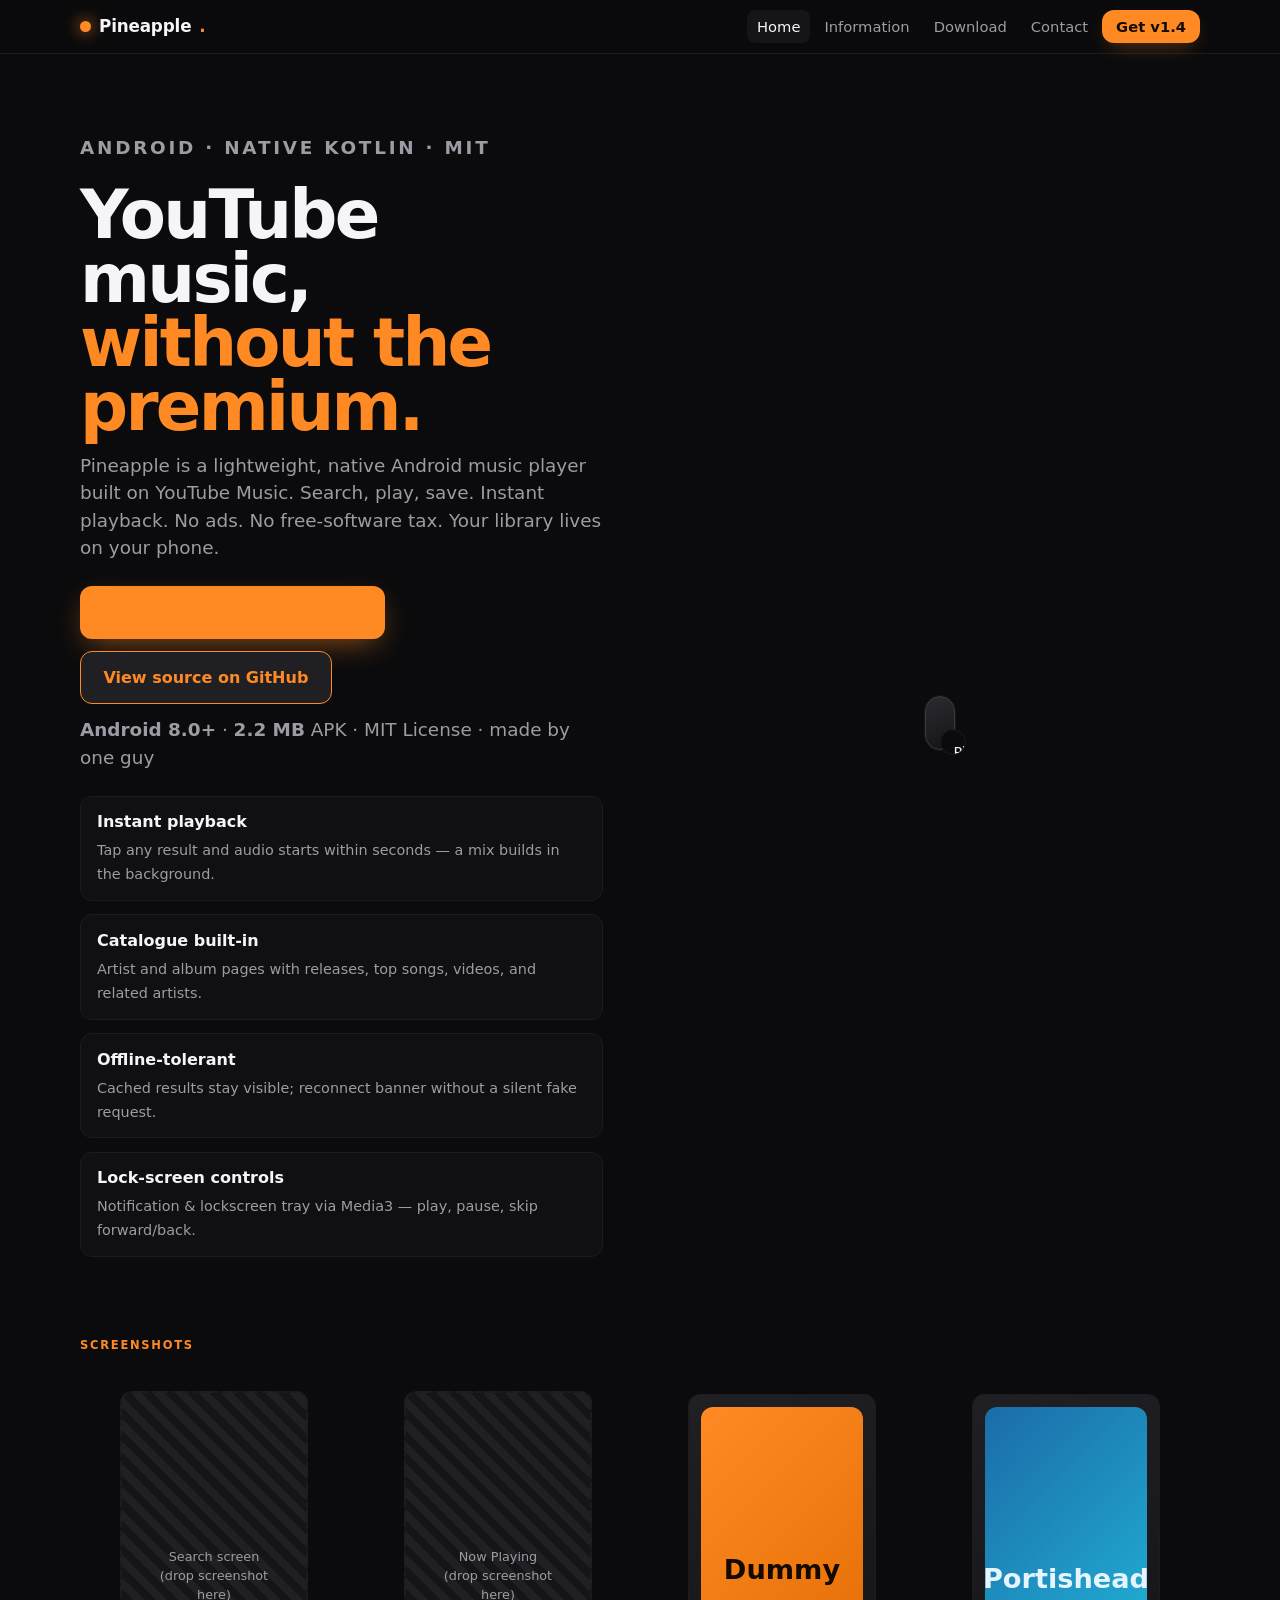
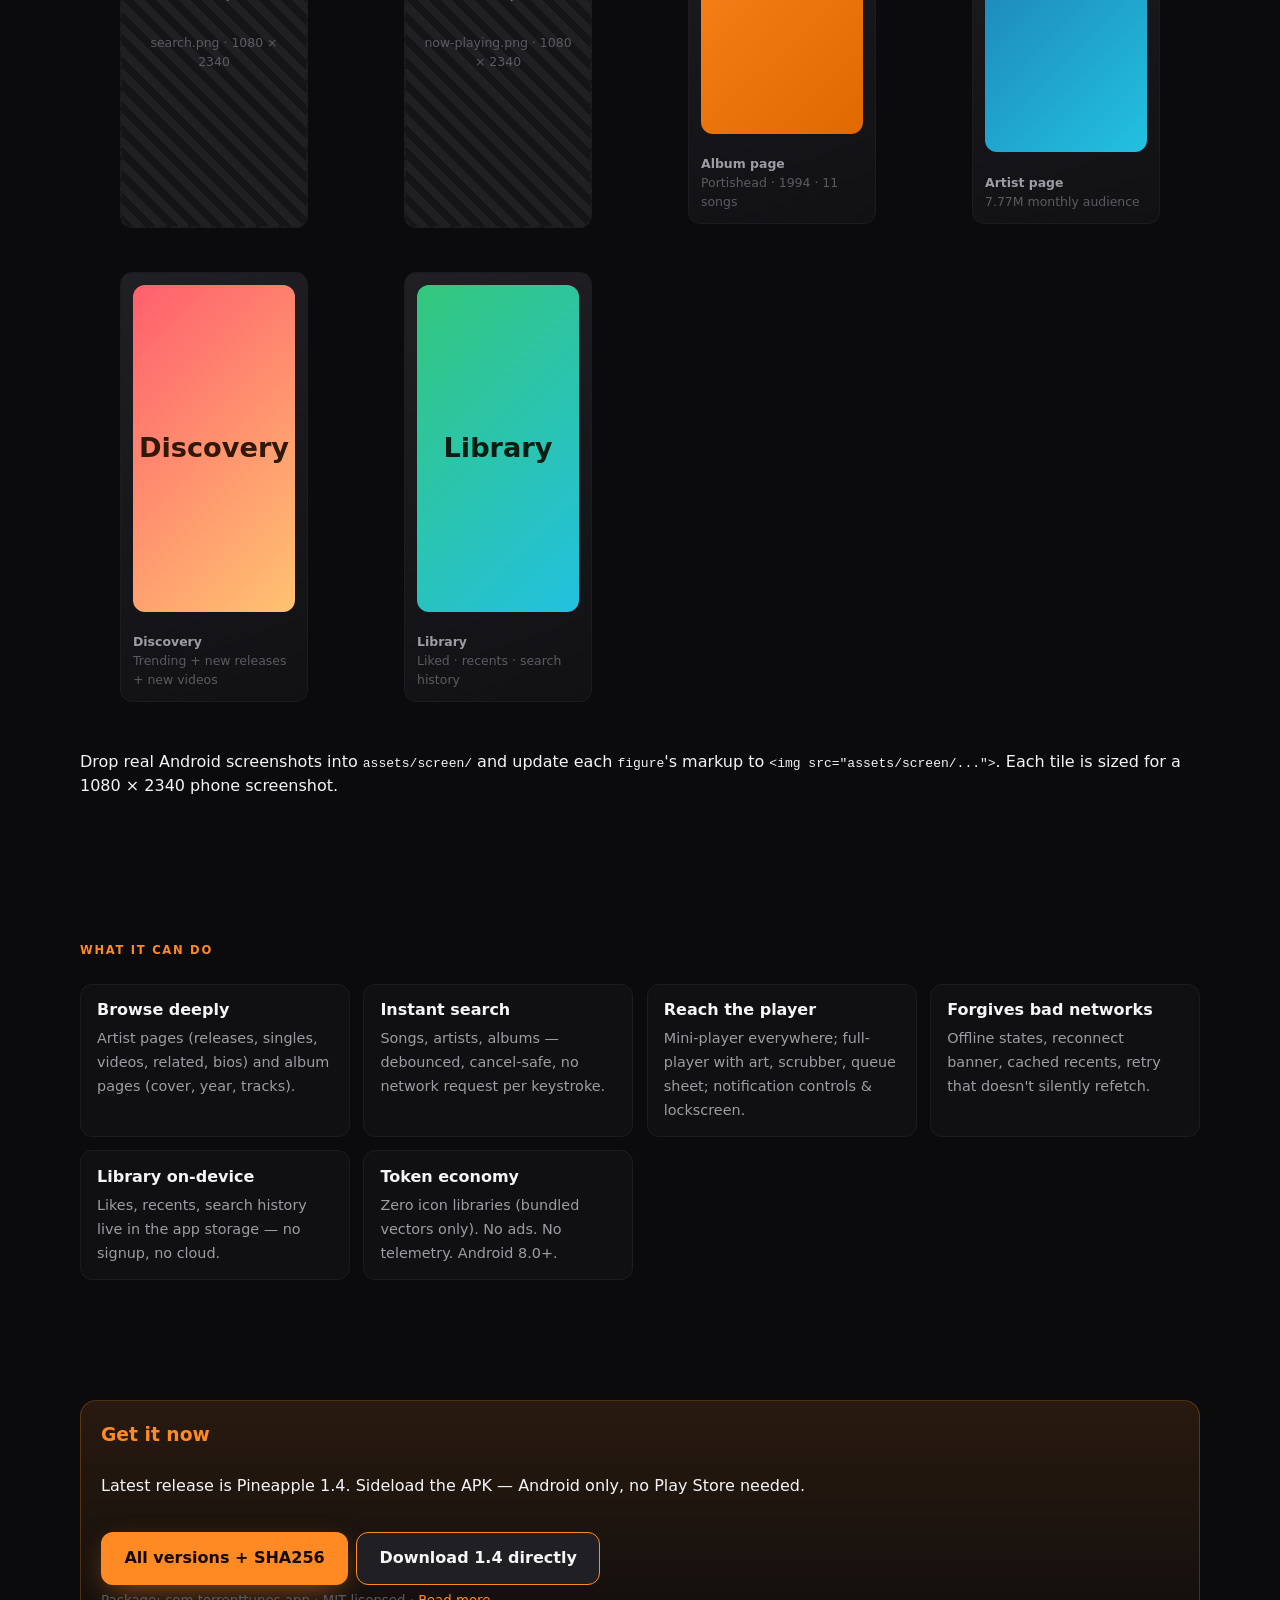
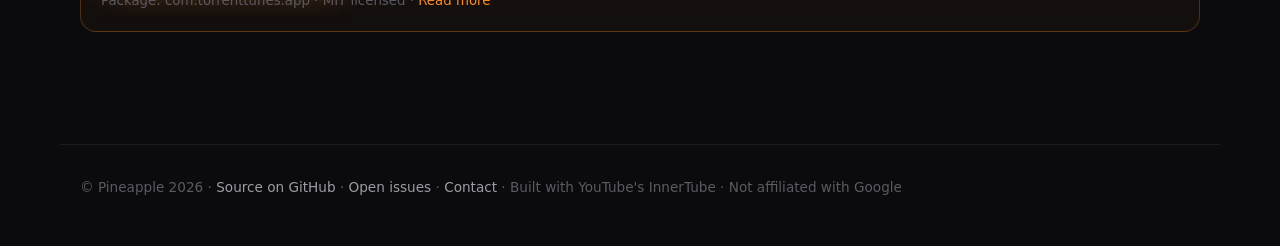
==== index.html @ ca174b5f "Initial Pineapple website: landing, information, download, contact pages + shared CSS" ====
<!DOCTYPE html>
<html lang="en">
<head>
  <meta charset="utf-8">
  <meta name="viewport" content="width=device-width, initial-scale=1">
  <meta name="color-scheme" content="dark only">
  <title>Pineapple — Android music, free &amp; open source</title>
  <meta name="description" content="Pineapple is a native Android music player for YouTube Music. Streams YouTube audio with instant playback, no ads, no premium, no tracking. Free, light, open source.">
  <meta property="og:title" content="Pineapple">
  <meta property="og:description" content="Native Android music player. YouTube Music without the premium, without the bloat.">
  <meta property="og:type" content="website">
  <link rel="icon" href="data:image/svg+xml;utf8,<svg xmlns='http://www.w3.org/2000/svg' viewBox='0 0 16 16'><circle cx='8' cy='8' r='7' fill='%23FF8A24' stroke='%23140A00' stroke-width='1'/><circle cx='8' cy='8' r='3' fill='%23140A00'/></svg>">
  <link rel="stylesheet" href="assets/style.css">
</head>
<body>
  <a class="skip-link" href="#main">Skip to main content</a>

  <header class="nav">
    <nav class="nav-inner" aria-label="Primary">
      <a class="logo" href="index.html"><span class="dot"></span>Pineapple<span>.</span></a>
      <menu>
        <li><a href="index.html" aria-current="page">Home</a></li>
        <li><a href="information.html">Information</a></li>
        <li><a href="download.html">Download</a></li>
        <li><a href="contact.html">Contact</a></li>
        <li><a class="nav-cta" href="https://github.com/kiinshuk/pineapple/releases/latest">Get v1.4</a></li>
      </menu>
    </nav>
  </header>

  <a id="main"></a>
  <main class="hero">
    <section class="prose">
      <p class="eyebrow">Android · Native Kotlin · MIT</p>
      <h1>YouTube music, <span class="acc">without the premium.</span></h1>
      <p>
        Pineapple is a lightweight, native Android music player built on YouTube Music.
        Search, play, save. Instant playback. No ads. No free-software tax.
        Your library lives on your phone.
      </p>
      <div class="cta-row">
        <a class="btn-primary pulse" href="download.html">Download Pineapple-1.4.apk</a>
        <a class="btn-secondary" href="https://github.com/kiinshuk/pineapple">View source on GitHub</a>
      </div>
      <p class="meta">
        <strong>Android 8.0+</strong> · <strong>2.2 MB</strong> APK ·
        MIT License · made by one guy
      </p>

      <div class="hero-list">
        <div class="hl"><b>Instant playback</b><span>Tap any result and audio starts within seconds — a mix builds in the background.</span></div>
        <div class="hl"><b>Catalogue built-in</b><span>Artist and album pages with releases, top songs, videos, and related artists.</span></div>
        <div class="hl"><b>Offline-tolerant</b><span>Cached results stay visible; reconnect banner without a silent fake request.</span></div>
        <div class="hl"><b>Lock-screen controls</b><span>Notification &amp; lockscreen tray via Media3 — play, pause, skip forward/back.</span></div>
      </div>
    </section>

    <section aria-label="App preview" class="device-mock">
      <div class="device-frame">
        <div class="device-notch"></div>
        <div class="device-screen">
          <div class="fake-art" style="border-radius:10px;font-size:.9rem;flex:1.4;background:linear-gradient(135deg,var(--accent),var(--accent-deep));">
            <span>Pineapple</span>
          </div>
          <div class="meta"><b>Trending now</b><br>Yeshanagula · Dhanush · Veezha Veera</div>
          <div class="meta"><b>New releases</b><br>Zara Sa · Single  · 2024</div>
          <div class="meta"><b>Now Playing</b><br>Glory Box — 0:24 / 5:08</div>
        </div>
      </div>
    </section>
  </main>

  <section class="container">
    <h2 class="eyebrow" style="margin-top:0;">Screenshots</h2>
    <div class="shots-grid">
      <figure class="shot shot-placeholder"><span>Search screen<br>(drop screenshot<br>here)</span><span class="meta">search.png · 1080 × 2340</span></figure>
      <figure class="shot shot-placeholder"><span>Now Playing<br>(drop screenshot<br>here)</span><span class="meta">now-playing.png · 1080 × 2340</span></figure>
      <figure class="shot"><div class="fake-art">Dummy</div><span class="meta"><b>Album page</b><br>Portishead  ·  1994   ·  11 songs</span></figure>
      <figure class="shot"><div class="fake-art" style="background:linear-gradient(135deg,#1b6ca8,#22C1E0);color:#E6F4FF;">Portishead</div><span class="meta"><b>Artist page</b><br>7.77M monthly audience</span></figure>
      <figure class="shot"><div class="fake-art" style="background:linear-gradient(135deg,#FF5F6D,#FFC371);color:#30180A;">Discovery</div><span class="meta"><b>Discovery</b><br>Trending + new releases + new videos</span></figure>
      <figure class="shot"><div class="fake-art" style="background:linear-gradient(135deg,#34C77B,#22C1E0);color:#0A1E12;">Library</div><span class="meta"><b>Library</b><br>Liked · recents · search history</span></figure>
    </div>
    <p class="minor">Drop real Android screenshots into <code>assets/screen/</code> and update each <code>figure</code>'s markup to <code>&lt;img src="assets/screen/..."&gt;</code>. Each tile is sized for a 1080 × 2340 phone screenshot.</p>
  </section>

  <section class="container">
    <h2 class="eyebrow" style="margin-top:2rem;">What it can do</h2>
    <div class="hero-list">
      <div class="hl"><b>Browse deeply</b><span>Artist pages (releases, singles, videos, related, bios) and album pages (cover, year, tracks).</span></div>
      <div class="hl"><b>Instant search</b><span>Songs, artists, albums — debounced, cancel-safe, no network request per keystroke.</span></div>
      <div class="hl"><b>Reach the player</b><span>Mini-player everywhere; full-player with art, scrubber, queue sheet; notification controls &amp; lockscreen.</span></div>
      <div class="hl"><b>Forgives bad networks</b><span>Offline states, reconnect banner, cached recents, retry that doesn't silently refetch.</span></div>
      <div class="hl"><b>Library on-device</b><span>Likes, recents, search history live in the app storage — no signup, no cloud.</span></div>
      <div class="hl"><b>Token economy</b><span>Zero icon libraries (bundled vectors only). No ads. No telemetry. Android 8.0+.</span></div>
    </div>
  </section>

  <section class="container">
    <div class="visit-cta">
      <h3>Get it now</h3>
      <p>Latest release is Pineapple 1.4. Sideload the APK — Android only, no Play Store needed.</p>
      <div class="actions">
        <a class="btn-primary" href="download.html">All versions + SHA256</a>
        <a class="btn-secondary" href="https://github.com/kiinshuk/pineapple/releases/latest">Download 1.4 directly</a>
      </div>
      <small>Package: com.torrenttunes.app · MIT licensed · <a href="information.html">Read more</a></small>
    </div>
  </section>

  <footer>
    &copy; Pineapple 2026 · <a href="https://github.com/kiinshuk/pineapple">Source on GitHub</a> ·
    <a href="https://github.com/kiinshuk/pineapple/issues">Open issues</a> ·
    <a href="contact.html">Contact</a> ·
    Built with YouTube's InnerTube · Not affiliated with Google
  </footer>
</body>
</html>
---- assets/style.css ----
/* Pineapple web — same visual tokens as the Android app (PineappleTheme.kt). */
:root {
  --bg: #0B0B0D;
  --bg-mid: #111114;
  --surface: #151518;
  --surface-high: #202024;
  --accent: #FF8A24;
  --accent-deep: #E06A00;
  --text: #F5F5F7;
  --muted: #9C9CA5;
  --muted-2: #5A5A62;
  --border: #1C1C20;
  --ok: #34C77B;
  --radius-sm: 8px;
  --radius-md: 12px;
  --radius-lg: 16px;
  --gutter: 1.25rem;
  --line: 1.5;
  --font: 'Inter', system-ui, -apple-system, 'Segoe UI', sans-serif;
  --mono: 'JetBrains Mono', ui-monospace, SFMono-Regular, Menlo, monospace;
  scroll-behavior: smooth;
}

* { box-sizing: border-box; }

html { background: var(--bg); color: var(--text); font-family: var(--font); line-height: var(--line); -webkit-font-smoothing: antialiased; }
body {
  margin: 0;
  background: radial-gradient(1200px 600px at 50% -10%, rgba(255,138,36,0.08), transparent 60%), var(--bg);
  min-height: 100vh;
}
a { color: var(--accent); text-decoration: none; }
a:hover { text-decoration: underline; text-underline-offset: 3px; }
img { display: block; max-width: 100%; }

.skip-link {
  position: absolute; left: -999px; top: 8px;
  background: var(--surface); color: var(--text);
  padding: var(--gutter) calc(var(--gutter)*1.5); border-radius: var(--radius-md);
  z-index: 100; font-weight: 600;
}
.skip-link:focus { left: 8px; outline: 2px solid var(--accent); outline-offset: 2px; }

/* nav */
.nav {
  position: sticky; top: 0; z-index: 50;
  background: rgba(11,11,13,0.7); backdrop-filter: blur(10px);
  border-bottom: 1px solid var(--border);
}
.nav-inner {
  max-width: 1160px; margin: 0 auto; padding: 14px var(--gutter);
  display: flex; align-items: center; justify-content: space-between; gap: 1rem;
}
.logo { font-size: 1.05rem; color: var(--text); font-weight: 700; letter-spacing: -0.01em; display: flex; align-items: center; gap: .5rem; }
.logo .dot { width: 11px; height: 11px; border-radius: 50%; background: var(--accent); box-shadow: 0 0 16px var(--accent); }
.logo span { color: var(--accent); }
nav menu { display: flex; gap: .25rem; list-style: none; margin: 0; padding: 0; flex-wrap: wrap; }
nav menu a { color: var(--muted); padding: 8px 10px; border-radius: var(--radius-sm); font-size: .92rem; }
nav menu a:hover, nav menu a[aria-current="page"] { color: var(--text); background: var(--surface); }
.nav-cta {
  background: var(--accent); color: #140A00; padding: 8px 14px; border-radius: var(--radius-md);
  font-weight: 600; font-size: .92rem; box-shadow: 0 8px 20px -8px rgba(255,138,36,.45);
  white-space: nowrap;
}
nav menu .cta { margin-left: .25rem; }
.nav-cta:hover { text-decoration:none; filter: brightness(1.05) ; }

/* layout container */
.container { max-width: 1160px; margin: 0 auto; padding: 2rem var(--gutter) 4rem; }
.hero { max-width: 1160px; margin: 0 auto; padding: 5rem var(--gutter) 3rem; display: grid; grid-template-columns: 1fr 1.05fr; gap: 3rem; align-items: center; }
@media (max-width: 880px) { .hero { grid-template-columns: 1fr; padding-top: 0; } }

.hero h1 { font-size: clamp(2.6rem, 6vw, 4.2rem); letter-spacing: -.04em; line-height: .95; margin: 0 0 .75rem; }
.hero h1 .acc { color: var(--accent); }
.hero p { font-size: 1.15rem; color: var(--muted); margin: 0 0 1.4rem; max-width: 38em; }
.eyebrow { text-transform: uppercase; font-size: .72rem; font-weight: 600; letter-spacing: .15em; color: var(--accent); margin: 0 0 .95rem; }

.cta-row { display: flex; gap: .75rem; flex-wrap: wrap; margin: 1.5rem 0 .75rem; }
.btn-primary, .btn-secondary {
  display: inline-flex; align-items: center; gap: .5rem;
  padding: .85rem 1.4rem; border-radius: var(--radius-md); font-weight: 600; font-size: 1rem;
  border: 1px solid transparent; cursor: pointer;
  transition: transform .15s ease, filter .15s ease, background .15s ease;
}
.btn-primary { background: var(--accent); color: #140A00; box-shadow: 0 10px 30px -8px rgba(255,138,36,.55); }
.btn-primary:hover { transform: translateY(-1px); filter: brightness(1.06); text-decoration:none; }
.btn-secondary { background: var(--surface-high); color: var(--text); border-color: var(--accent); }
.btn-secondary:hover { background: var(--surface); text-decoration:none; }

.meta { margin-top: .75rem; font-size: .85rem; color: var(--muted-2); }
.meta strong { color: var(--muted); }

/* device mock */
.device-mock {
  position: relative; aspect-ratio: 9/19;
  max-width: 320px; margin: 0 auto;
}
.device-frame {
  position: absolute; inset: 0; border-radius: 2.4rem;
  background: linear-gradient(160deg, #2a2a30, #141418);
  border: 1px solid #3a3a3e; box-shadow: 0 40px 80px -20px rgba(255,138,36,.25), 0 0 0 1px rgba(255,255,255,.04);
  display: flex; flex-direction: column; padding: 26px 14px;
}
.device-notch { width: 110px; height: 22px; background: #1a1a1d; border-radius: 12px; align-self: center; margin-bottom: 6px; }
.device-screen {
  flex: 1; background: var(--bg); border-radius: 1.35rem; padding: 12px;
  overflow: hidden; display: flex; flex-direction: column; gap: .6rem;
  border: 1px solid var(--border);
}
.hero shots grid
.shots { display: grid; grid-template-columns: repeat(auto-fit, minmax(220px, 1fr)); gap: 1rem; margin: 1rem 0 2.5rem; }
.shot {
  background: linear-gradient(160deg, #1f1f24, #111114);
  border: 1px solid var(--border); border-radius: var(--radius-md);
  min-height: 430px; overflow: hidden; position: relative;
  display: flex; flex-direction: column; align-items: stretch; justify-content: space-between; padding: 12px;
}
.shot .fake-art { flex: 1; border-radius: 12px; background: linear-gradient(135deg, var(--accent), var(--accent-deep)); display: flex; align-items: center; justify-content: center; color: #140A00; font-weight: 700; font-size: 1.7rem; }
.shot .meta { font-size: .78rem; color: var(--muted-2); padding-top: .6rem; }
.shot .meta b { color: var(--muted); }
.shot.portrait { aspect-ratio: 9/19; min-height: 0; max-width: 240px; justify-self: center; }

.rel { display: grid; grid-template-columns: repeat(auto-fit, minmax(120px, 1fr)); gap: 1rem; margin: 1rem 0 2.5rem; }
.rel .shot { min-height: 220px; padding: 8px; }
.rel .shot .fake-art { font-size: 1.1rem; }

.shot-placeholder {
  display: flex; align-items: center; justify-content: center; flex-direction: column; gap: .5rem;
  background: repeating-linear-gradient(45deg, var(--surface) 0 8px, var(--surface-high) 8px 16px);
  color: var(--muted); text-align: center; font-size: .8rem;
  border: 2px dashed var(--border);
}
.prose { max-width: 820px; }
.prose h2, .prose h3, .prose h4 { color: var(--text); letter-spacing: -.02em; }
.prose p { color: var(--muted); }
.prose ul { color: var(--muted); padding-left: 1.1rem; }
.prose li { margin-bottom: .5rem; }
.prose a { color: var(--accent); }

table { width: 100%; border-collapse: collapse; background: var(--surface); border: 1px solid var(--border); border-radius: var(--radius-md); overflow: hidden; margin: 1rem 0 2rem; font-size: .9rem; }
th, td { padding: .7rem .9rem; text-align: left; border-bottom: 1px solid var(--border); vertical-align: top; }
th { color: var(--muted); font-size: .78rem; text-transform: uppercase; letter-spacing: .06em; }
td .tag { font-size: .7rem; padding: 2px 6px; border-radius: 999px; background: var(--surface-high); color: var(--muted); border: 1px solid var(--border); }
td .tag.latest { background: rgba(255,138,36,.12); color: var(--accent); border-color: var(--accent); }
.sh { width: 82px; }
tr:last-child td { border-bottom: none; }
.trlink { display: inline-flex; align-items: center; gap: .4rem; font-weight: 600; color: var(--accent); }
.sh a { background: var(--surface-high); padding: 6px 10px; border-radius: 999px; font-size: .78rem; }

.visit-cta {
  display: grid; gap: .4rem; padding: 1.25rem; background: linear-gradient(180deg, rgba(255,138,36,.12), rgba(255,138,36,.03)); border: 1px solid rgba(255,138,36,.25); border-radius: var(--radius-lg); margin: 1.5rem 0 1rem;
}
.visit-cta h3 { margin: 0 0 .2rem; color: var(--accent); }
.visit-cta .actions { display: flex; gap: .5rem; flex-wrap: wrap; margin-top: .7rem; }

footer { border-top: 1px solid var(--border); margin-top: 2rem; padding: 2rem var(--gutter) 3rem; color: var(--muted-2); font-size: .85rem; max-width: 1160px; margin-left: auto; margin-right: auto; }
footer a { color: var(--muted); }
.contact-grid { display: grid; grid-template-columns: repeat(auto-fit, minmax(260px, 1fr)); gap: 1rem; margin: 1.25rem 0 2rem; }
.card { background: var(--surface); border: 1px solid var(--border); border-radius: var(--radius-lg); padding: 1.25rem 1.25rem; }
.card h3 { margin-top: 0; }
.card p { color: var(--muted); font-size: .95rem; }
.badge { font-size: .72rem; padding: 2px 6px; border-radius: 999px; background: rgba(255,138,36,.12); color: var(--accent); border: 1px solid var(--accent); font-weight: 600; }
small { color: var(--muted-2); }

.hero-list { display: grid; grid-template-columns: repeat(auto-fit, minmax(260px, 1fr)); gap: .85rem; margin-top: 1.5rem; }
.hero-list .hl { background: rgba(255,255,255,.02); border: 1px solid var(--border); padding: .85rem 1rem; border-radius: var(--radius-md); }
.hero-list .hl b { color: var(--text); display: block; margin-bottom: .25rem; }
.hero-list .hl span { color: var(--muted); font-size: .9rem; }

/* grid issue fixed */
.shots-grid { display: grid; grid-template-columns: repeat(auto-fit, minmax(240px, 1fr)); gap: 1rem; margin: 1.5rem 0 2rem; }

.section { margin: 2.5rem 0 1rem; }
.section h2 { font-size: 1.6rem; letter-spacing: -.03em; margin: 0 0 .35rem; }
.section p.lede { color: var(--muted); margin: 0 0 1.25rem; max-width: 640px; }
.section .minor { color: var(--muted-2); font-size: .85rem; margin-top: .5rem; }

/* ping animations */
@keyframes pulse { 0% { box-shadow: 0 0 0 0 rgba(255,138,36,.45); } 70% { box-shadow: 0 0 0 14px rgba(255,138,36,0); } 100% { box-shadow: 0 0 0 0 rgba(255,138,36,0); } }
.pulse { animation: pulse 2.6s infinite; }
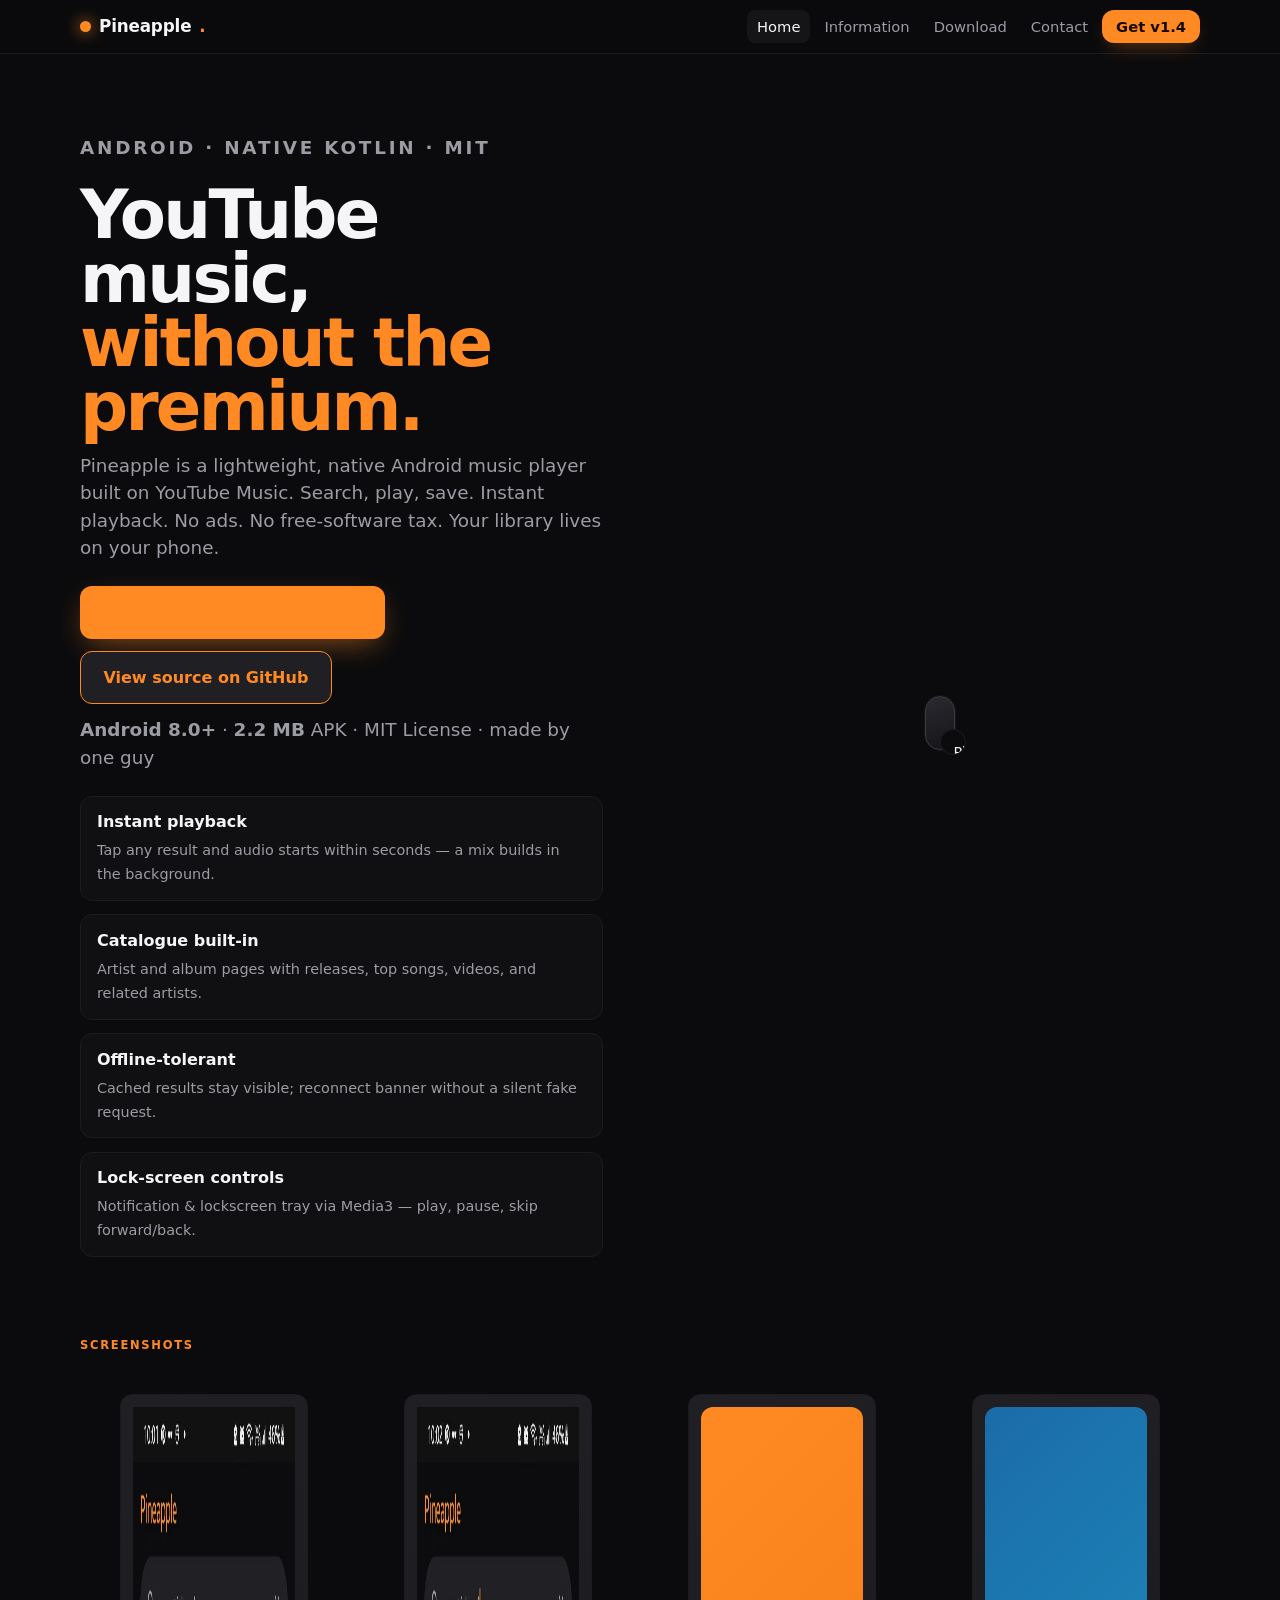
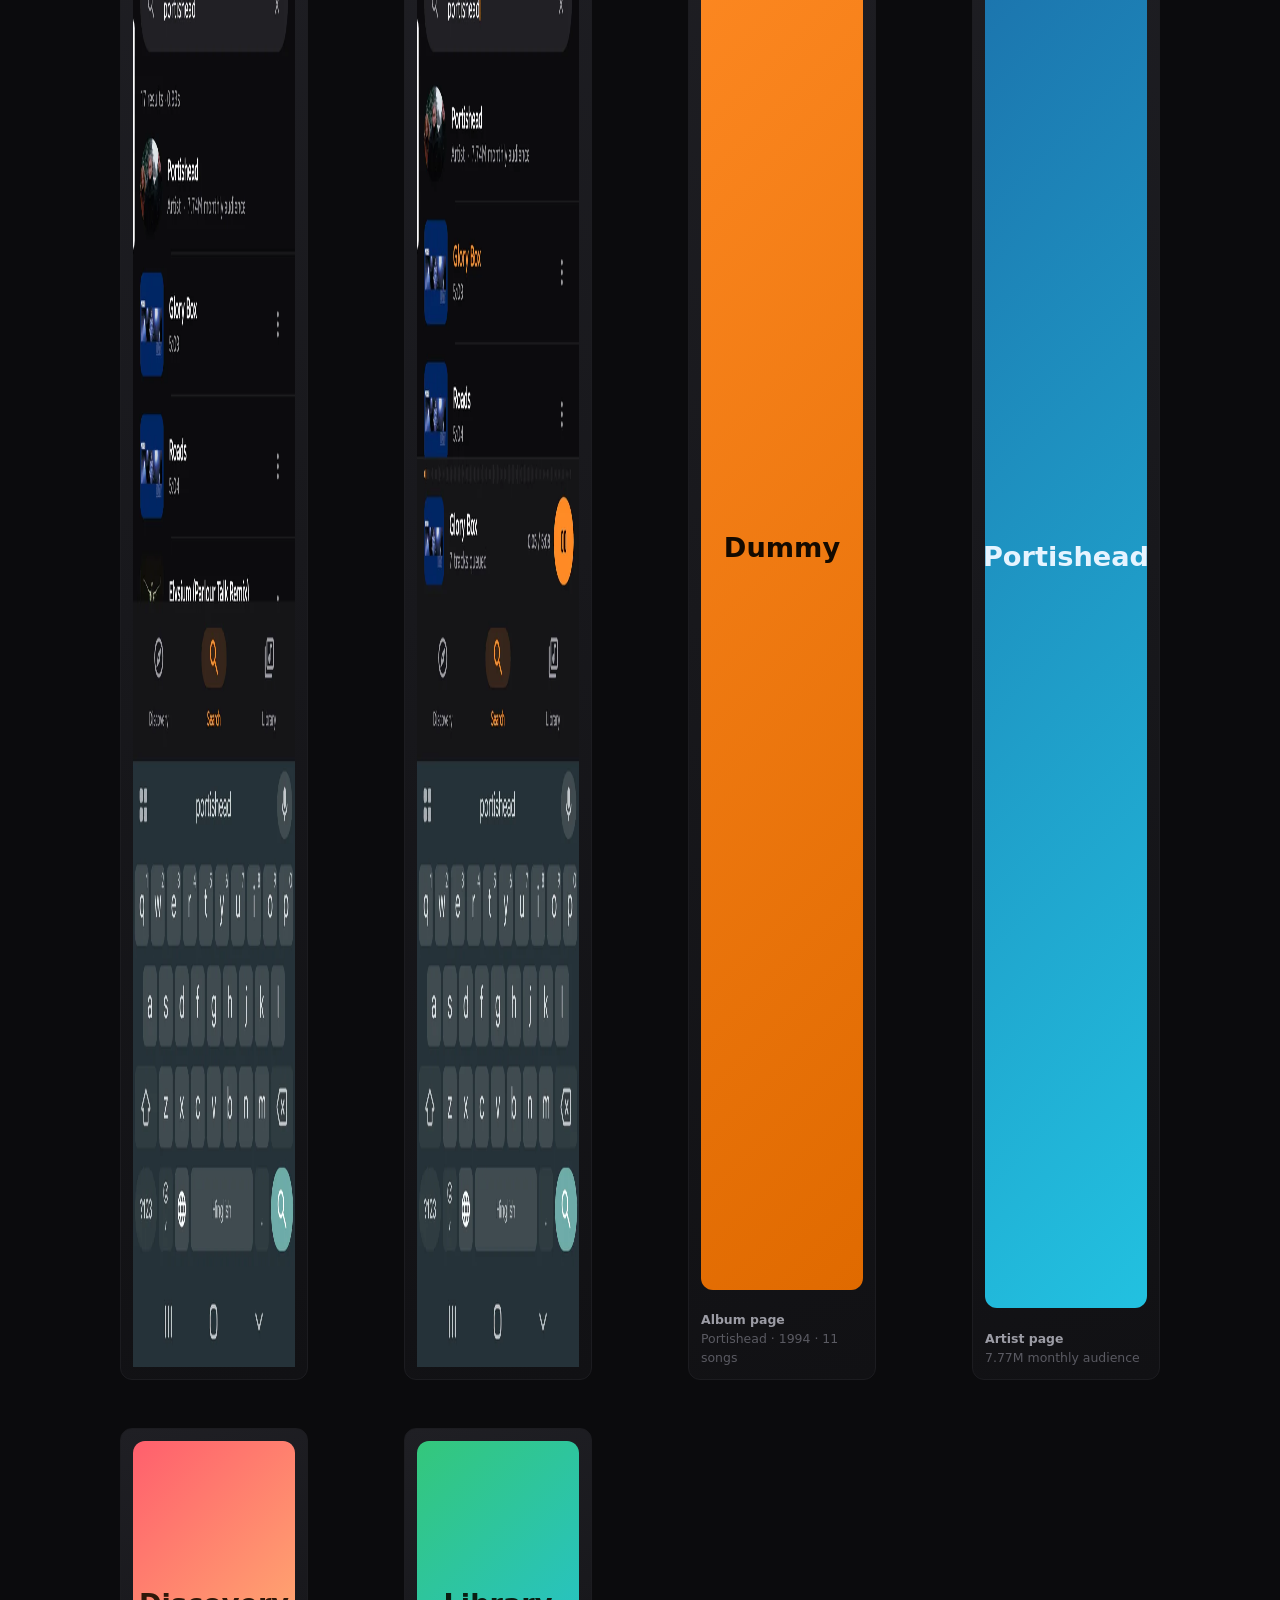
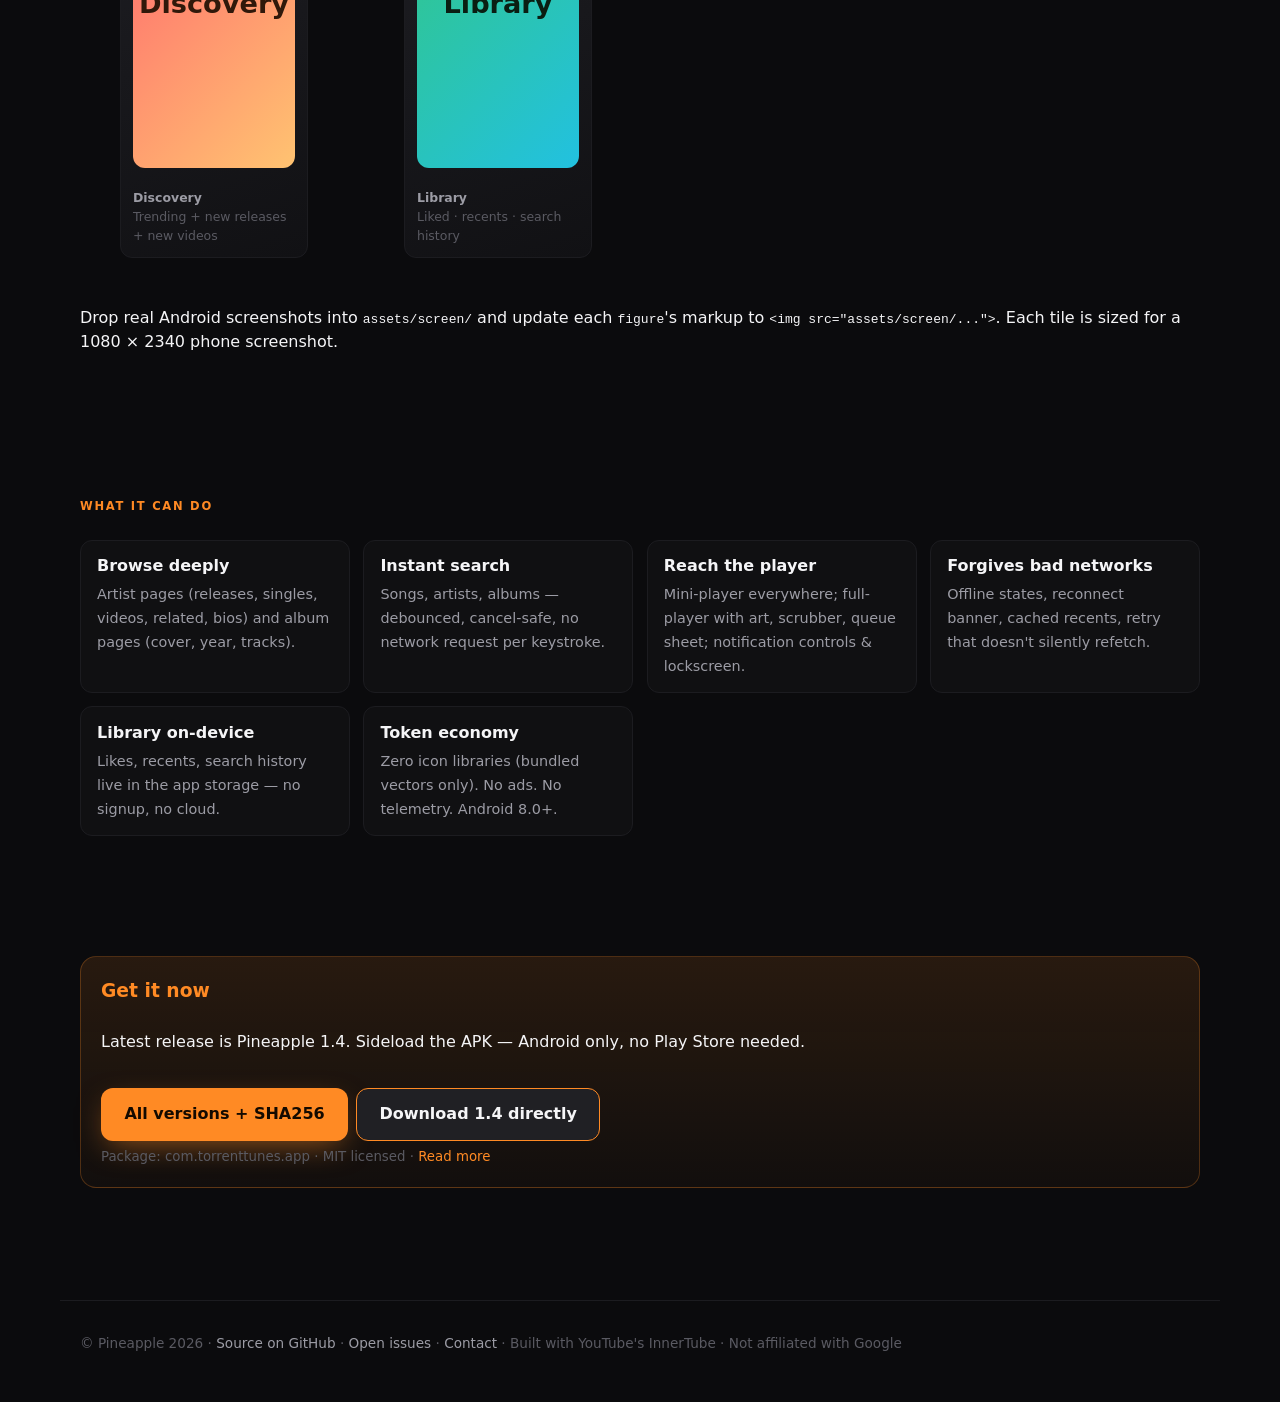
==== commit e0cd5605: "Add real Pineapple screenshots (7 real screens) + thumbnails" ====
--- a/index.html
+++ b/index.html
@@ -73,8 +73,8 @@
   <section class="container">
     <h2 class="eyebrow" style="margin-top:0;">Screenshots</h2>
     <div class="shots-grid">
-      <figure class="shot shot-placeholder"><span>Search screen<br>(drop screenshot<br>here)</span><span class="meta">search.png · 1080 × 2340</span></figure>
-      <figure class="shot shot-placeholder"><span>Now Playing<br>(drop screenshot<br>here)</span><span class="meta">now-playing.png · 1080 × 2340</span></figure>
+      <figure class="shot"><img src="assets/screen/search-600w.webp" alt="Search results" width="720" height="1560" loading="lazy" decoding="async" class="shot-img"></figure>
+      <figure class="shot"><img src="assets/screen/nowplaying-600w.webp" alt="Now playing" width="720" height="1560" loading="lazy" decoding="async" class="shot-img"></figure>
       <figure class="shot"><div class="fake-art">Dummy</div><span class="meta"><b>Album page</b><br>Portishead  ·  1994   ·  11 songs</span></figure>
       <figure class="shot"><div class="fake-art" style="background:linear-gradient(135deg,#1b6ca8,#22C1E0);color:#E6F4FF;">Portishead</div><span class="meta"><b>Artist page</b><br>7.77M monthly audience</span></figure>
       <figure class="shot"><div class="fake-art" style="background:linear-gradient(135deg,#FF5F6D,#FFC371);color:#30180A;">Discovery</div><span class="meta"><b>Discovery</b><br>Trending + new releases + new videos</span></figure>
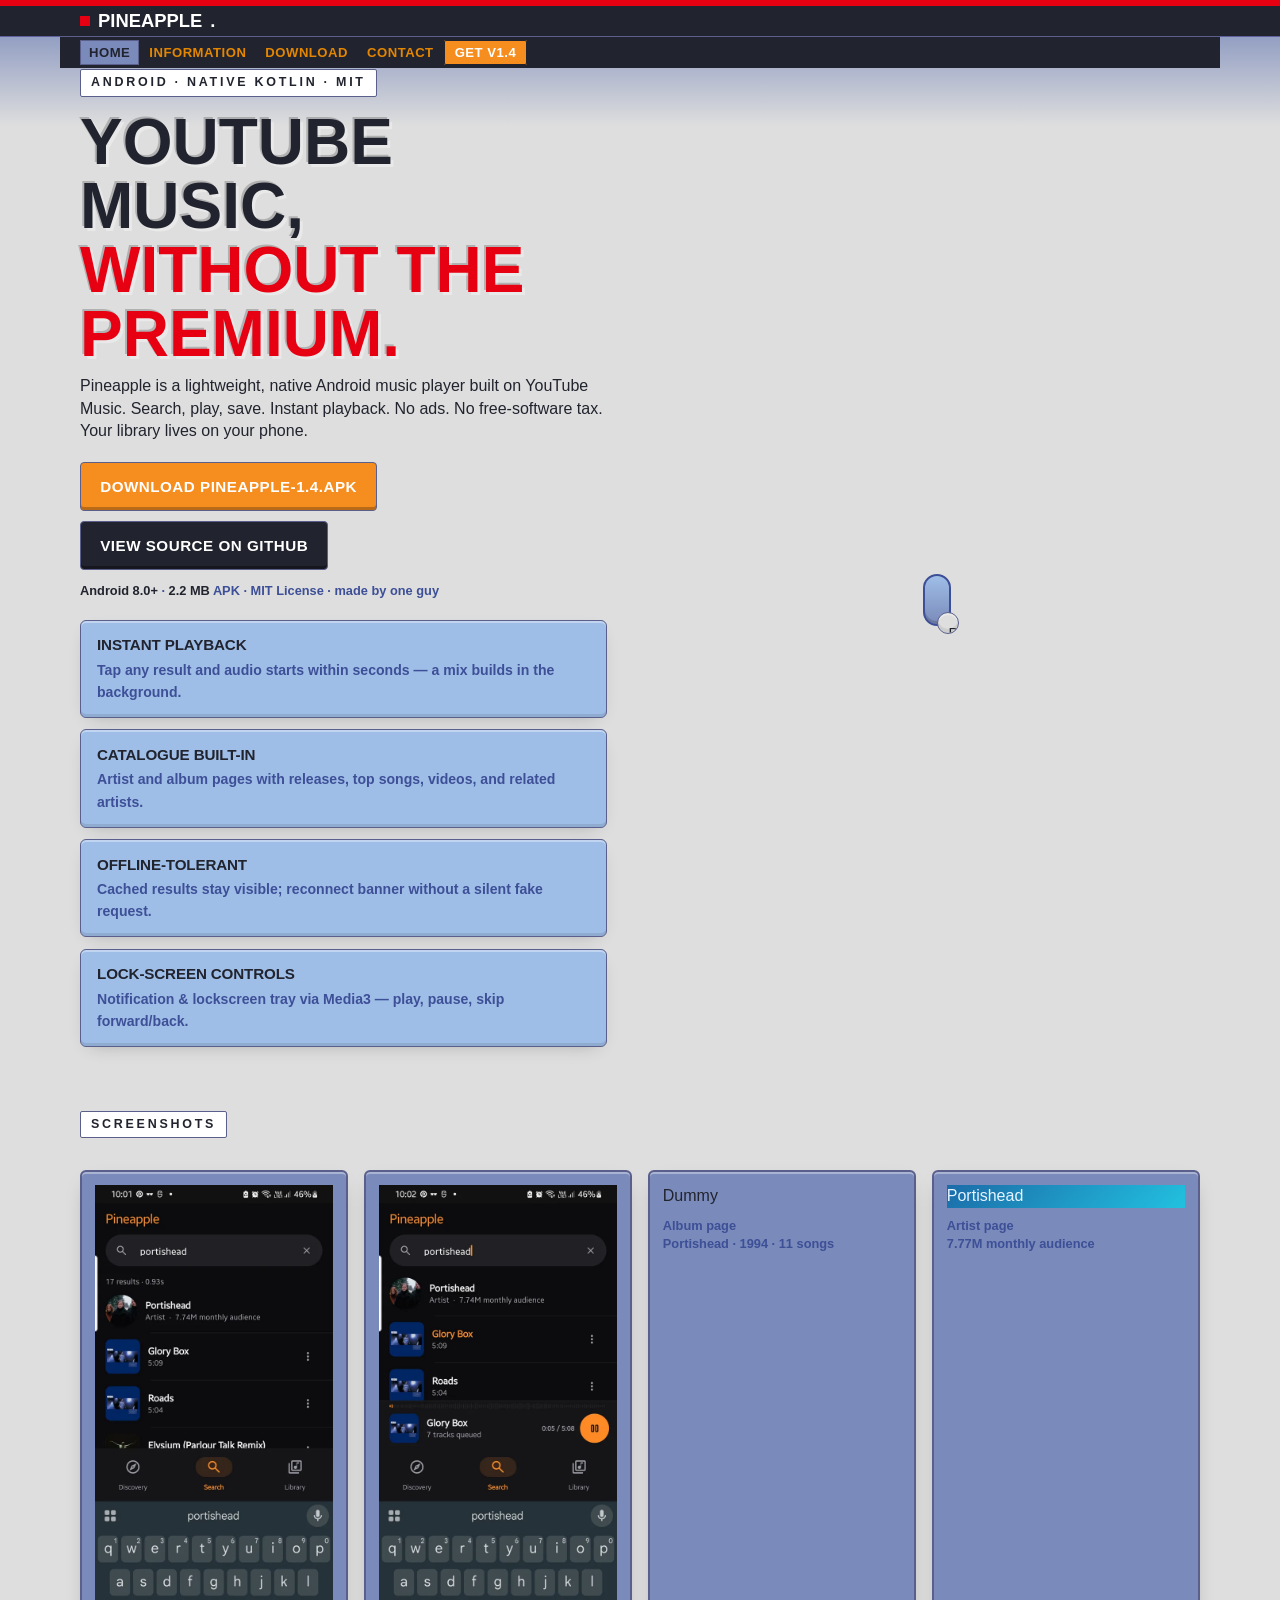
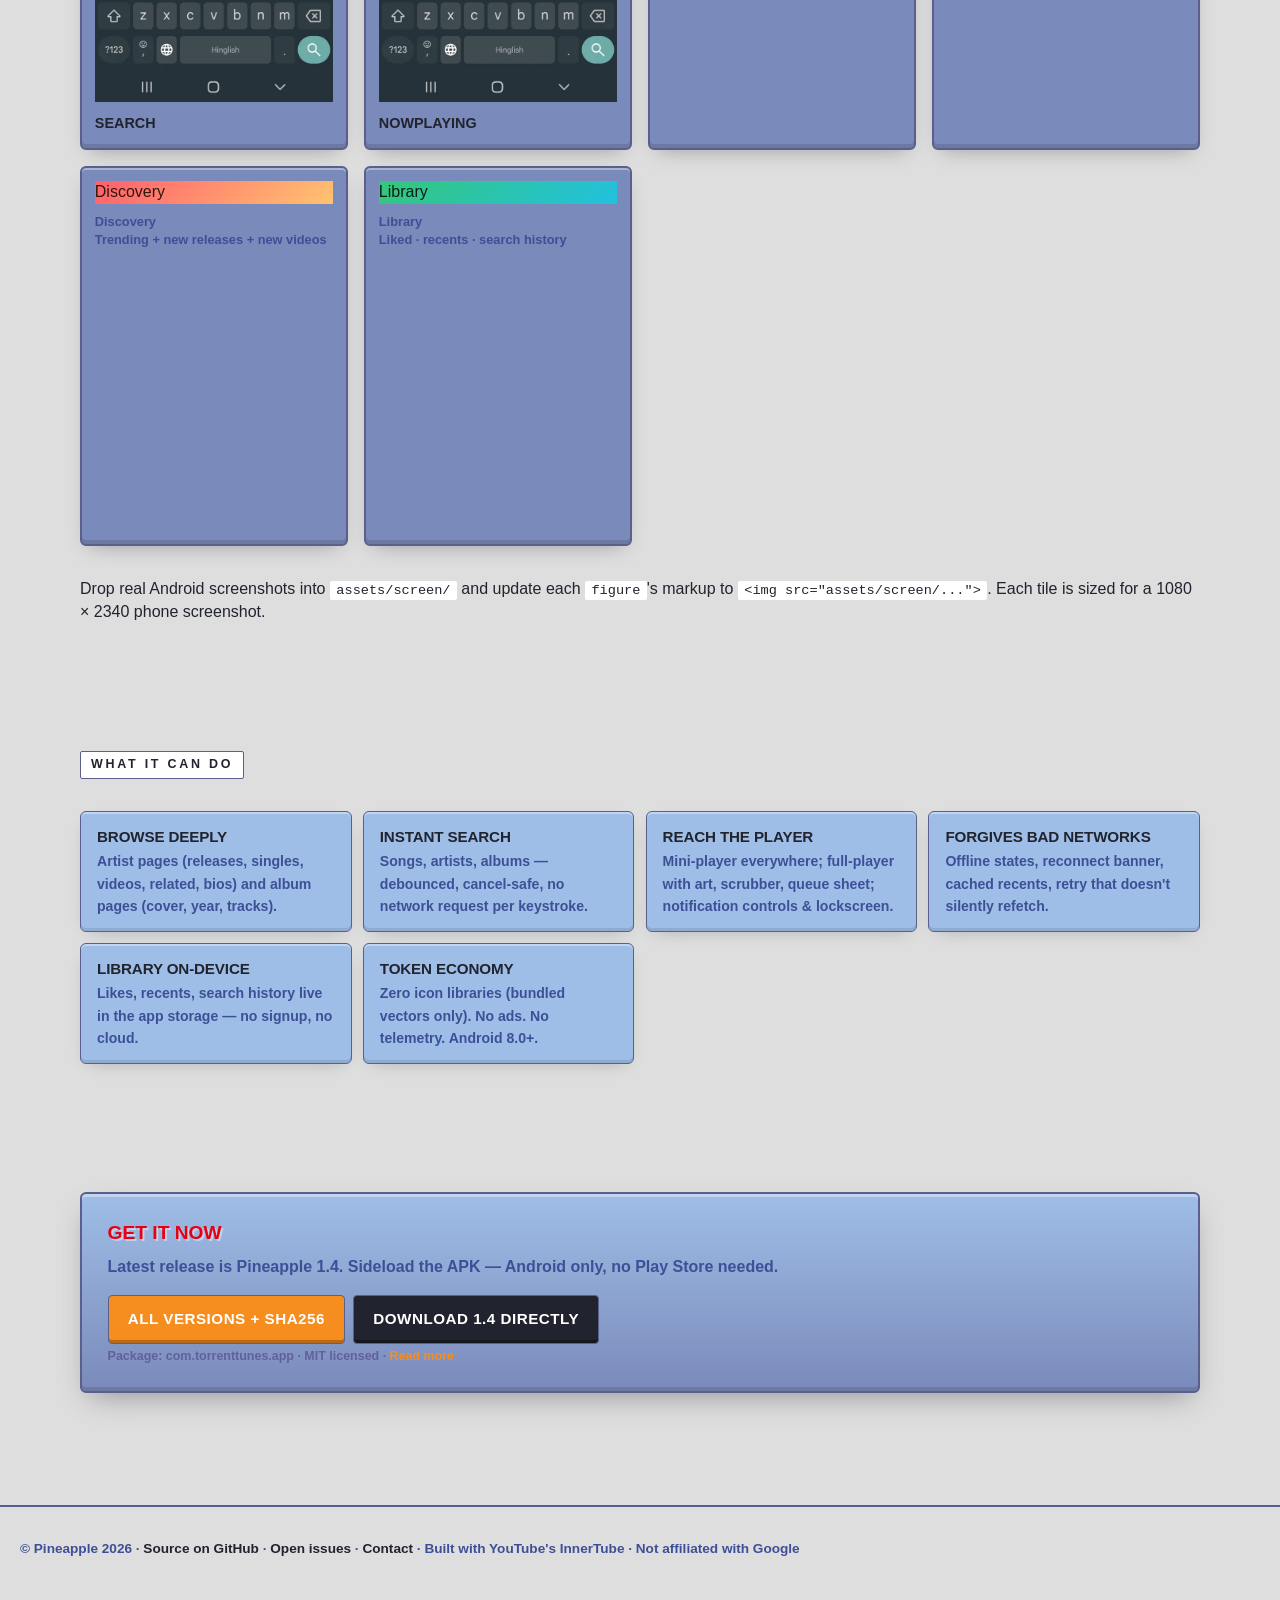
==== commit 775518e8: "Embed real PNG screenshots for Search + Now Playing tiles" ====
--- a/index.html
+++ b/index.html
@@ -73,8 +73,8 @@
   <section class="container">
     <h2 class="eyebrow" style="margin-top:0;">Screenshots</h2>
     <div class="shots-grid">
-      <figure class="shot"><img src="assets/screen/search-600w.webp" alt="Search results" width="720" height="1560" loading="lazy" decoding="async" class="shot-img"></figure>
-      <figure class="shot"><img src="assets/screen/nowplaying-600w.webp" alt="Now playing" width="720" height="1560" loading="lazy" decoding="async" class="shot-img"></figure>
+      <figure class="shot"><img src="assets/screen/search-600w.webp" alt="Search"><span class="cap"><strong>Search</strong></span></figure>
+      <figure class="shot"><img src="assets/screen/nowplaying-600w.webp" alt="Now-Playing"><span class="cap"><strong>NowPlaying</strong></span></figure>
       <figure class="shot"><div class="fake-art">Dummy</div><span class="meta"><b>Album page</b><br>Portishead  ·  1994   ·  11 songs</span></figure>
       <figure class="shot"><div class="fake-art" style="background:linear-gradient(135deg,#1b6ca8,#22C1E0);color:#E6F4FF;">Portishead</div><span class="meta"><b>Artist page</b><br>7.77M monthly audience</span></figure>
       <figure class="shot"><div class="fake-art" style="background:linear-gradient(135deg,#FF5F6D,#FFC371);color:#30180A;">Discovery</div><span class="meta"><b>Discovery</b><br>Trending + new releases + new videos</span></figure>
--- a/assets/style.css
+++ b/assets/style.css
@@ -1,180 +1,224 @@
-/* Pineapple web — same visual tokens as the Android app (PineappleTheme.kt). */
 :root {
-  --bg: #0B0B0D;
-  --bg-mid: #111114;
-  --surface: #151518;
-  --surface-high: #202024;
-  --accent: #FF8A24;
-  --accent-deep: #E06A00;
-  --text: #F5F5F7;
-  --muted: #9C9CA5;
-  --muted-2: #5A5A62;
-  --border: #1C1C20;
-  --ok: #34C77B;
-  --radius-sm: 8px;
-  --radius-md: 12px;
-  --radius-lg: 16px;
+  --bg: #7a8aba;          /* canvas periwinkle */
+  --bg-2: #9fbee7;        /* pale sky */
+  --surface: #dedede;      /* platinum */
+  --surface-high: #ffffff; /* white cards */
+  --accent: #f68d1f;       /* signal orange */
+  --accent-deep: #e48600;
+  --text: #21242e;         /* carbon */
+  --muted: #3d4f97;        /* chrome indigo */
+  --muted-2: #60619c;
+  --border: #5a5f8c;
+  --red: #e60012;          /* Nintendo red */
+  --gerbil: #ecab37;       /* amber */
+  --radius-none: 0px;
+  --radius-xs: 2px;
+  --radius-sm: 4px;
+  --radius-md: 6px;
+  --radius-lg: 10px;
+  --radius-pill: 9999px;
   --gutter: 1.25rem;
-  --line: 1.5;
-  --font: 'Inter', system-ui, -apple-system, 'Segoe UI', sans-serif;
-  --mono: 'JetBrains Mono', ui-monospace, SFMono-Regular, Menlo, monospace;
+  --font: 'Arial', 'Helvetica Neue', 'Helvetica', system-ui, sans-serif;
+  --font-display: 'Arial Black', 'Arial', system-ui, sans-serif;
   scroll-behavior: smooth;
-}
-
-* { box-sizing: border-box; }
-
-html { background: var(--bg); color: var(--text); font-family: var(--font); line-height: var(--line); -webkit-font-smoothing: antialiased; }
-body {
-  margin: 0;
-  background: radial-gradient(1200px 600px at 50% -10%, rgba(255,138,36,0.08), transparent 60%), var(--bg);
-  min-height: 100vh;
-}
-a { color: var(--accent); text-decoration: none; }
+  color-scheme: light dark;
+}
+* { box-sizing:border-box; margin:0; padding:0; }
+html { background: var(--bg); color: var(--text); font-family: var(--font); line-height: 1.4; -webkit-font-smoothing: none; }
+body { margin:0; min-height:100vh; background: linear-gradient(180deg, var(--bg-2) 0, var(--bg) 1px, var(--surface) 120px, var(--surface) 100%); border-top: 6px solid var(--red); position: relative; }
+a { color: var(--accent); text-decoration: none; font-weight: 700; }
 a:hover { text-decoration: underline; text-underline-offset: 3px; }
-img { display: block; max-width: 100%; }
-
-.skip-link {
-  position: absolute; left: -999px; top: 8px;
-  background: var(--surface); color: var(--text);
-  padding: var(--gutter) calc(var(--gutter)*1.5); border-radius: var(--radius-md);
-  z-index: 100; font-weight: 600;
-}
-.skip-link:focus { left: 8px; outline: 2px solid var(--accent); outline-offset: 2px; }
-
-/* nav */
-.nav {
-  position: sticky; top: 0; z-index: 50;
-  background: rgba(11,11,13,0.7); backdrop-filter: blur(10px);
-  border-bottom: 1px solid var(--border);
-}
-.nav-inner {
-  max-width: 1160px; margin: 0 auto; padding: 14px var(--gutter);
-  display: flex; align-items: center; justify-content: space-between; gap: 1rem;
-}
-.logo { font-size: 1.05rem; color: var(--text); font-weight: 700; letter-spacing: -0.01em; display: flex; align-items: center; gap: .5rem; }
-.logo .dot { width: 11px; height: 11px; border-radius: 50%; background: var(--accent); box-shadow: 0 0 16px var(--accent); }
-.logo span { color: var(--accent); }
-nav menu { display: flex; gap: .25rem; list-style: none; margin: 0; padding: 0; flex-wrap: wrap; }
-nav menu a { color: var(--muted); padding: 8px 10px; border-radius: var(--radius-sm); font-size: .92rem; }
-nav menu a:hover, nav menu a[aria-current="page"] { color: var(--text); background: var(--surface); }
-.nav-cta {
-  background: var(--accent); color: #140A00; padding: 8px 14px; border-radius: var(--radius-md);
-  font-weight: 600; font-size: .92rem; box-shadow: 0 8px 20px -8px rgba(255,138,36,.45);
-  white-space: nowrap;
-}
-nav menu .cta { margin-left: .25rem; }
-.nav-cta:hover { text-decoration:none; filter: brightness(1.05) ; }
-
-/* layout container */
-.container { max-width: 1160px; margin: 0 auto; padding: 2rem var(--gutter) 4rem; }
-.hero { max-width: 1160px; margin: 0 auto; padding: 5rem var(--gutter) 3rem; display: grid; grid-template-columns: 1fr 1.05fr; gap: 3rem; align-items: center; }
-@media (max-width: 880px) { .hero { grid-template-columns: 1fr; padding-top: 0; } }
-
-.hero h1 { font-size: clamp(2.6rem, 6vw, 4.2rem); letter-spacing: -.04em; line-height: .95; margin: 0 0 .75rem; }
-.hero h1 .acc { color: var(--accent); }
-.hero p { font-size: 1.15rem; color: var(--muted); margin: 0 0 1.4rem; max-width: 38em; }
-.eyebrow { text-transform: uppercase; font-size: .72rem; font-weight: 600; letter-spacing: .15em; color: var(--accent); margin: 0 0 .95rem; }
-
-.cta-row { display: flex; gap: .75rem; flex-wrap: wrap; margin: 1.5rem 0 .75rem; }
+img { display:block; max-width:100%; }
+code { font-family: ui-monospace, SFMono-Regular, Menlo, monospace; background: var(--surface-high); padding:.12rem .4rem; border-radius:var(--radius-xs); font-size:.85em; color:var(--text); }
+
+.skip-link { position:absolute; left:-999px; top:8px; background:var(--surface-high); color:var(--text); padding: .5rem 1rem; border-radius: var(--radius-sm); z-index:100; font-weight:700; }
+.skip-link:focus { left:8px; outline:2px solid var(--red); outline-offset:2px; }
+
+.nav { position: sticky; top:0; z-index:50; background: var(--carbon, #21242e); border-bottom: 1px solid var(--muted-indigo, #60619c); }
+/* reuse career carbon color */
+.nav { background: #21242e !important; }
+.nav-inner { max-width:1160px; margin:0 auto; padding:6px var(--gutter); display:flex; align-items:center; justify-content:space-between; gap:.5rem; position:relative; }
+.logo { font:900 1.15rem/1 var(--font-display); color:#ffffff; display:flex; align-items:center; gap:.5rem; letter-spacing:0; text-transform:uppercase; }
+.logo .dot { width:10px; height:10px; border-radius:var(--radius-full); background:var(--red); box-shadow:none; }
+nav menu { display:flex; gap:1px; list-style:none; margin:0; padding:0; flex-wrap:wrap; align-items:center; background: #21242e; border-top:1px solid #5a5f8c; padding:4px var(--gutter); position:absolute; left:0; right:0; top:100%; }
+nav menu li a { color:var(--nav-gold, #e48600); padding:4px 8px; border: 1px solid transparent; font-weight:700; font-size:.82rem; text-transform:uppercase; letter-spacing:.5px; }
+nav menu a:hover, nav menu a[aria-current="page"] { background:var(--canvas, #7a8aba); color:#21242e; border:1px solid #5a5f8c; text-decoration:none; }
+.nav-cta { background:var(--accent); color:#fff; padding: 4px 10px; border: 1px solid #21242e; border-radius:var(--radius-xs); font-weight:700; font-size:.82rem; text-transform:uppercase; letter-spacing:.5px; box-shadow:none; }
+.nav-cta:hover { filter:brightness(1.06); transform:none; }
+.hb { display:none; background:#21242e; border:1px solid #5a5f8c; color:#e48600; padding:6px 10px; font-weight:700; font-size:.82rem; border-radius:var(--radius-xs); }
+@media (max-width:720px) {
+  .hb { display:inline-block; }
+  nav menu { position:absolute; top:100%; left:0; right:0; background:#21242e; flex-direction:column; padding:var(--gutter); gap: 2px; display:none; }
+  nav menu.open { display:flex; }
+  .nav-inner { position:relative; }
+}
+
+.container { max-width:1160px; margin:0 auto; padding:2rem var(--gutter) 4rem; }
+
+.hero { max-width:1160px; margin:0 auto; padding: 2rem var(--gutter) 2rem; display:grid; grid-template-columns:1fr 1.05fr; gap:2.5rem; align-items:center; }
+@media (max-width:920px) { .hero { grid-template-columns:1fr; gap:2rem; } }
+.hero h1 { font-size: clamp(2.2rem, 5vw, 4rem); font-family: var(--font-display); font-weight:900; letter-spacing:0; line-height:1.0; margin:0 0 .6rem; text-transform:uppercase; text-shadow: 3px 3px 0 rgba(255,255,255,.35), -2px -2px 0 rgba(0,0,0,.2); }
+.hero h1 .acc { color:var(--red); text-transform:uppercase; }
+.hero p.sub { font-size:1rem; color:#21242e; margin:0 0 1.4rem; max-width:36em; font-weight:700; letter-spacing:.01em; }
+.eyebrow { text-transform:uppercase; font-size:.78rem; font-weight:700; letter-spacing:.22em; color:#21242e; margin:0 0 .8rem; background: var(--surface-high); display:inline-block; padding:4px 10px; border-radius: var(--radius-xs); border:1px solid #5a5f8c; }
+
+.cta-row { display:flex; gap:.6rem; flex-wrap:wrap; margin:1.25rem 0 .75rem; }
 .btn-primary, .btn-secondary {
-  display: inline-flex; align-items: center; gap: .5rem;
-  padding: .85rem 1.4rem; border-radius: var(--radius-md); font-weight: 600; font-size: 1rem;
-  border: 1px solid transparent; cursor: pointer;
-  transition: transform .15s ease, filter .15s ease, background .15s ease;
-}
-.btn-primary { background: var(--accent); color: #140A00; box-shadow: 0 10px 30px -8px rgba(255,138,36,.55); }
-.btn-primary:hover { transform: translateY(-1px); filter: brightness(1.06); text-decoration:none; }
-.btn-secondary { background: var(--surface-high); color: var(--text); border-color: var(--accent); }
-.btn-secondary:hover { background: var(--surface); text-decoration:none; }
-
-.meta { margin-top: .75rem; font-size: .85rem; color: var(--muted-2); }
-.meta strong { color: var(--muted); }
+  display:inline-flex; align-items:center; gap:.5rem; padding:.8rem 1.2rem; border-radius:var(--radius-sm);
+  font-weight:700; font-size:.95rem; border:1px solid #5a5f8c; cursor:pointer; text-transform:uppercase; letter-spacing:.5px;
+  transition: transform .12s ease, filter .12s ease; font-family:var(--font);
+}
+.btn-primary { background: var(--accent); color: var(--on-primary, #ffffff); box-shadow: inset 0 -3px 0 rgba(0,0,0,.25); }
+.btn-primary:hover { filter:brightness(1.05); transform: translateY(1px); text-decoration:none; }
+.btn-secondary { background: #21242e; color:#ffffff; box-shadow: inset 0 -3px 0 rgba(0,0,0,.35); }
+.btn-secondary:hover { filter:brightness(1.1); text-decoration:none; }
+
+.meta { margin-top:.6rem; font-size:.8rem; color:#3d4f97; font-weight:700; }
+.meta strong { color:#21242e; }
+
+.hero-list { display:grid; grid-template-columns:repeat(auto-fit,minmax(270px,1fr)); gap:.7rem; margin-top:1.25rem; }
+.hero-list .hl { background: var(--canvas-soft, #9fbee7); border:1px solid #5a5f8c; padding:.85rem 1rem; border-radius:var(--radius-md); box-shadow: inset 0 -3px 0 rgba(0,0,0,.12), 0 6px 18px -10px rgba(0,0,0,.25); }
+.hero-list .hl:hover { transform:none; }
+.hero-list .hl b { color:#21242e; display:block; margin-bottom:.25rem; font-size:.95rem; font-family: var(--font-display); font-weight:900; text-transform:uppercase; letter-spacing:-.01em; }
+.hero-list .hl span { color:#3d4f97; font-size:.88rem; }
 
 /* device mock */
-.device-mock {
-  position: relative; aspect-ratio: 9/19;
-  max-width: 320px; margin: 0 auto;
-}
+.device-mock { position:relative; aspect-ratio:9/19; max-width:300px; margin:2rem auto 0; }
 .device-frame {
-  position: absolute; inset: 0; border-radius: 2.4rem;
-  background: linear-gradient(160deg, #2a2a30, #141418);
-  border: 1px solid #3a3a3e; box-shadow: 0 40px 80px -20px rgba(255,138,36,.25), 0 0 0 1px rgba(255,255,255,.04);
-  display: flex; flex-direction: column; padding: 26px 14px;
-}
-.device-notch { width: 110px; height: 22px; background: #1a1a1d; border-radius: 12px; align-self: center; margin-bottom: 6px; }
+  position:absolute; inset:0; border-radius: 2.2rem;
+  background: linear-gradient(180deg, #9fbee7, #7a8aba);
+  border: 2px solid #3d4f97; box-shadow: 0 30px 60px -20px rgba(61,79,151,.45), inset 0 -3px 0 rgba(0,0,0,.15);
+  display:flex; flex-direction:column; padding:24px 12px; gap:6px;
+}
+.device-notch { width:92px; height:20px; background:#21242e; border-radius:var(--radius-full); align-self:center; margin-bottom:6px; box-shadow: inset 0 0 0 1px #3d4f97; }
 .device-screen {
-  flex: 1; background: var(--bg); border-radius: 1.35rem; padding: 12px;
-  overflow: hidden; display: flex; flex-direction: column; gap: .6rem;
-  border: 1px solid var(--border);
-}
-.hero shots grid
-.shots { display: grid; grid-template-columns: repeat(auto-fit, minmax(220px, 1fr)); gap: 1rem; margin: 1rem 0 2.5rem; }
+  flex:1; background: var(--surface, #dedede); border-radius:1.3rem; padding:10px; overflow:hidden; display:flex; flex-direction:column; gap:6px;
+  border:1px solid #5a5f8c; position: relative; box-shadow: inset 0 2px 0 rgba(255,255,255,.35), inset 0 -4px 0 rgba(0,0,0,.08);
+}
+.device-screen .row { display:flex; gap:.4rem; align-items:center; padding:.35rem .45rem; border-radius:4px; background:#ffffff; color:#21242e; font-size:.55rem; border:1px solid #dedede; box-shadow: 0 1px 0 rgba(0,0,0,.08); }
+.device-screen .row .cover { width:34px; height:34px; border-radius:4px; background:linear-gradient(135deg,#e60012,#a7282b); flex-shrink:0; box-shadow: 0 0 0 1px #21242e; }
+.device-screen .row .cover.b { background:linear-gradient(135deg,#acace7,#8ba1d4); }
+.device-screen .row .cover.c { background:linear-gradient(135deg,#9fbee7,#7a8aba); }
+.device-screen .meta { flex:1; min-width:0; }
+.device-screen .meta b { display:block; white-space:nowrap; overflow:hidden; text-overflow:ellipsis; color:#21242e; font-weight:700; }
+.device-screen .meta span { color:#60619c; display:block; white-space:nowrap; overflow:hidden; text-overflow:ellipsis; }
+.device-screen .hero-art { width:100%; aspect-ratio:1; border-radius:8px; background: linear-gradient(145deg,#7a8aba,#3d4f97); background-image: radial-gradient(ellipse at 30% 20%, rgba(255,255,255,.45), transparent 55%), linear-gradient(145deg,#acace7,#3d4f97); margin:.25rem 0; padding:10px; display:flex; flex-direction:column; align-items:flex-start; justify-content:space-between; border:1px solid #3d4f97; }
+.hero-art .title { font-weight:900; font-size:.78rem; letter-spacing:-.01em; color:#fff; }
+.hero-art .caption { font-size:.62rem; color:rgba(255,255,255,.85); }
+.hero-art .cbtn { width:34px; height:34px; border-radius:50%; background:var(--signal,#f68d1f); color:#ffffff; display:flex; align-items:center; justify-content:center; border:1px solid #21242e; box-shadow: inset 0 -2px 0 rgba(0,0,0,.3); }
+.hero-art .ctrl { display:flex; gap:16px; align-items:center; }
+.hero-art .progress { height:6px; border-radius:var(--radius-sm); background:#ffffff; margin:.3rem .15rem; box-shadow: inset 0 1px 1px rgba(0,0,0,.25); position:relative; }
+.hero-art .progress .bar { height:100%; border-radius:var(--radius-sm); width:60%; background: #f68d1f; }
+.device-screen .progress { height: 4px; border-radius:2px; background:#ffffff; overflow:hidden; margin:.3rem .15rem; }
+.device-screen .progress .bar { height:100%; border-radius:2px; width:60%; background:#f68d1f; }
+
+/* section */
+.section { margin:3rem 0 1rem; }
+.section h2 { font-size:1.6rem; letter-spacing:-.02em; margin:0 0 .35rem; color:#21242e; font-family:var(--font-display); text-transform:uppercase; }
+.section p.lede { color:#3d4f97; margin:0 0 1.5rem; max-width:640px; font-size:.95rem; }
+
+.shots-grid { display:grid; grid-template-columns:repeat(auto-fit,minmax(230px,1fr)); gap:1rem; margin:1.2rem 0 2rem; }
 .shot {
-  background: linear-gradient(160deg, #1f1f24, #111114);
-  border: 1px solid var(--border); border-radius: var(--radius-md);
-  min-height: 430px; overflow: hidden; position: relative;
-  display: flex; flex-direction: column; align-items: stretch; justify-content: space-between; padding: 12px;
-}
-.shot .fake-art { flex: 1; border-radius: 12px; background: linear-gradient(135deg, var(--accent), var(--accent-deep)); display: flex; align-items: center; justify-content: center; color: #140A00; font-weight: 700; font-size: 1.7rem; }
-.shot .meta { font-size: .78rem; color: var(--muted-2); padding-top: .6rem; }
-.shot .meta b { color: var(--muted); }
-.shot.portrait { aspect-ratio: 9/19; min-height: 0; max-width: 240px; justify-self: center; }
-
-.rel { display: grid; grid-template-columns: repeat(auto-fit, minmax(120px, 1fr)); gap: 1rem; margin: 1rem 0 2.5rem; }
-.rel .shot { min-height: 220px; padding: 8px; }
-.rel .shot .fake-art { font-size: 1.1rem; }
-
-.shot-placeholder {
-  display: flex; align-items: center; justify-content: center; flex-direction: column; gap: .5rem;
-  background: repeating-linear-gradient(45deg, var(--surface) 0 8px, var(--surface-high) 8px 16px);
-  color: var(--muted); text-align: center; font-size: .8rem;
-  border: 2px dashed var(--border);
-}
-.prose { max-width: 820px; }
-.prose h2, .prose h3, .prose h4 { color: var(--text); letter-spacing: -.02em; }
-.prose p { color: var(--muted); }
-.prose ul { color: var(--muted); padding-left: 1.1rem; }
-.prose li { margin-bottom: .5rem; }
-.prose a { color: var(--accent); }
-
-table { width: 100%; border-collapse: collapse; background: var(--surface); border: 1px solid var(--border); border-radius: var(--radius-md); overflow: hidden; margin: 1rem 0 2rem; font-size: .9rem; }
-th, td { padding: .7rem .9rem; text-align: left; border-bottom: 1px solid var(--border); vertical-align: top; }
-th { color: var(--muted); font-size: .78rem; text-transform: uppercase; letter-spacing: .06em; }
-td .tag { font-size: .7rem; padding: 2px 6px; border-radius: 999px; background: var(--surface-high); color: var(--muted); border: 1px solid var(--border); }
-td .tag.latest { background: rgba(255,138,36,.12); color: var(--accent); border-color: var(--accent); }
-.sh { width: 82px; }
-tr:last-child td { border-bottom: none; }
-.trlink { display: inline-flex; align-items: center; gap: .4rem; font-weight: 600; color: var(--accent); }
-.sh a { background: var(--surface-high); padding: 6px 10px; border-radius: 999px; font-size: .78rem; }
-
-.visit-cta {
-  display: grid; gap: .4rem; padding: 1.25rem; background: linear-gradient(180deg, rgba(255,138,36,.12), rgba(255,138,36,.03)); border: 1px solid rgba(255,138,36,.25); border-radius: var(--radius-lg); margin: 1.5rem 0 1rem;
-}
-.visit-cta h3 { margin: 0 0 .2rem; color: var(--accent); }
-.visit-cta .actions { display: flex; gap: .5rem; flex-wrap: wrap; margin-top: .7rem; }
-
-footer { border-top: 1px solid var(--border); margin-top: 2rem; padding: 2rem var(--gutter) 3rem; color: var(--muted-2); font-size: .85rem; max-width: 1160px; margin-left: auto; margin-right: auto; }
-footer a { color: var(--muted); }
-.contact-grid { display: grid; grid-template-columns: repeat(auto-fit, minmax(260px, 1fr)); gap: 1rem; margin: 1.25rem 0 2rem; }
-.card { background: var(--surface); border: 1px solid var(--border); border-radius: var(--radius-lg); padding: 1.25rem 1.25rem; }
-.card h3 { margin-top: 0; }
-.card p { color: var(--muted); font-size: .95rem; }
-.badge { font-size: .72rem; padding: 2px 6px; border-radius: 999px; background: rgba(255,138,36,.12); color: var(--accent); border: 1px solid var(--accent); font-weight: 600; }
-small { color: var(--muted-2); }
-
-.hero-list { display: grid; grid-template-columns: repeat(auto-fit, minmax(260px, 1fr)); gap: .85rem; margin-top: 1.5rem; }
-.hero-list .hl { background: rgba(255,255,255,.02); border: 1px solid var(--border); padding: .85rem 1rem; border-radius: var(--radius-md); }
-.hero-list .hl b { color: var(--text); display: block; margin-bottom: .25rem; }
-.hero-list .hl span { color: var(--muted); font-size: .9rem; }
-
-/* grid issue fixed */
-.shots-grid { display: grid; grid-template-columns: repeat(auto-fit, minmax(240px, 1fr)); gap: 1rem; margin: 1.5rem 0 2rem; }
-
-.section { margin: 2.5rem 0 1rem; }
-.section h2 { font-size: 1.6rem; letter-spacing: -.03em; margin: 0 0 .35rem; }
-.section p.lede { color: var(--muted); margin: 0 0 1.25rem; max-width: 640px; }
-.section .minor { color: var(--muted-2); font-size: .85rem; margin-top: .5rem; }
-
-/* ping animations */
-@keyframes pulse { 0% { box-shadow: 0 0 0 0 rgba(255,138,36,.45); } 70% { box-shadow: 0 0 0 14px rgba(255,138,36,0); } 100% { box-shadow: 0 0 0 0 rgba(255,138,36,0); } }
-.pulse { animation: pulse 2.6s infinite; }
+  background:#7a8aba; border:2px solid #3d4f97; border-radius:var(--radius-md); min-height:380px; padding:.8rem; overflow:hidden; position:relative; color:#21242e;
+  display:flex; flex-direction:column; transition: transform .18s ease, box-shadow .18s ease; backdrop-filter: blur(0);
+  box-shadow: inset 0 2px 0 rgba(255,255,255,.4), inset 0 -4px 0 rgba(0,0,0,.12), 0 8px 20px -10px rgba(0,0,0,.35);
+}
+.shot:hover { transform: translateY(-2px); box-shadow: inset 0 2px 0 rgba(255,255,255,.4), inset 0 -4px 0 rgba(0,0,0,.12), 0 12px 24px -8px rgba(0,0,0,.45); }
+.shot .frame { flex:1; border-radius:6px; overflow:hidden; display:flex; flex-direction:column; gap:3px; padding:6px; }
+.shot .frame .row { display:flex; gap:.3rem; border-radius:4px; padding:.3rem .4rem; align-items:center; background:#ffffff; font-size:.6rem; margin-bottom:2px; border:1px solid #5a5f8c; }
+.shot .frame .row .cov { width:22px; height:22px; border-radius:4px; flex-shrink:0; border:1px solid #21242e; }
+.shot .frame .row .cov.a { background:linear-gradient(135deg,#E60012,#A7282B); }
+.shot .frame .row .cov.b { background:linear-gradient(135deg,#ACACE7,#8BA1D4); }
+.shot .frame .row .cov.c { background:linear-gradient(135deg,#9FBEE7,#7A8ABA); }
+.shot .frame .row .cov.d { background:linear-gradient(135deg,#ECAB37,#C7892F); }
+.shot .frame .row .txt { flex:1; min-width:0; overflow:hidden; white-space:nowrap; text-overflow:ellipsis; }
+.shot .frame .row .txt b { font-weight:700; }
+.shot .cap { margin-top:.7rem; font-size:.8rem; color:#3d4f97; font-weight:700; text-transform:uppercase; letter-spacing:.04em; }
+.shot .cap strong { color:#21242e; display:block; font-size:.9rem; margin-bottom:.15rem; letter-spacing:0; }
+
+.shot-placeholder { display:flex; align-items:center; justify-content:center; flex-direction:column; gap:.5rem; background: repeating-linear-gradient(45deg,#9fbee7 0 8px,#7a8aba 8px 16px); color:#3d4f97; text-align:center; font-size:.8rem; border:2px dashed #5a5f8c; }
+.shot-placeholder span { font-family:var(--font-display); font-weight:900; text-transform:uppercase; letter-spacing:-.02em; }
+
+.tile-row { display:grid; grid-template-columns:repeat(auto-fit,minmax(240px,1fr)); gap:1rem; margin:1.5rem 0; }
+.tile { background:#9fbee7; border:1px solid #5a5f8c; border-radius:var(--radius-md); padding:1.4rem; transition:box-shadow .2s, transform .2s; box-shadow: inset 0 2px 0 rgba(255,255,255,.35), inset 0 -3px 0 rgba(0,0,0,.1), 0 6px 20px -10px rgba(0,0,0,.3); }
+.tile:hover { transform:translateY(-2px); box-shadow: inset 0 2px 0 rgba(255,255,255,.35), inset 0 -3px 0 rgba(0,0,0,.1), 0 10px 24px -8px rgba(0,0,0,.4); text-decoration:none; }
+.tile h3 { margin:0 0 .7rem; font-size:.95rem; color:#21242e; display:flex; align-items:center; gap:.5rem; text-transform:uppercase; letter-spacing:.04em; font-family:var(--font-display); font-weight:900; }
+.tile h3 .bullet { width:8px; height:8px; background:#e60012; border-radius:var(--radius-full); box-shadow:none; }
+.tile p { color:#3d4f97; font-size:.88rem; margin:0; line-height:1.35; font-weight:600; }
+
+.visit-cta { display:grid; gap:.3rem; padding:1.6rem; background: linear-gradient(180deg, #9fbee7, #7a8aba); border:2px solid #5a5f8c; border-radius:var(--radius-md); margin:2rem 0 1rem; position:relative; overflow:hidden; box-shadow: inset 0 3px 0 rgba(255,255,255,.35), inset 0 -4px 0 rgba(0,0,0,.12), 0 12px 28px -10px rgba(0,0,0,.35); }
+.visit-cta h3 { position:relative; margin:0 0 .3rem; font-size:1.2rem; color:#e60012; text-transform:uppercase; font-family:var(--font-display); font-weight:900; text-shadow: 2px 2px 0 rgba(255,255,255,.4); }
+.visit-cta p { position:relative; color:#3d4f97; margin:0 0 .7rem; font-weight:700; }
+.visit-cta .actions { position:relative; display:flex; gap:.5rem; flex-wrap:wrap; }
+.visit-cta small { position:relative; color:#60619c; font-size:.78rem; font-weight:700; }
+
+.table { width:100%; border-collapse:collapse; background:#ffffff; border:2px solid #5a5f8c; border-radius:var(--radius-sm); overflow:hidden; margin:1rem 0 2rem; font-size:.9rem; box-shadow: inset 0 2px 0 rgba(255,255,255,.35), inset 0 -3px 0 rgba(0,0,0,.08), 0 8px 24px -12px rgba(0,0,0,.3); }
+.table th,.table td { padding:.8rem 1rem; text-align:left; border-bottom:1px solid #5a5f8c; vertical-align:top; }
+.table th { color:#3d4f97; font-size:.78rem; text-transform:uppercase; letter-spacing:.06em; font-weight:700; background:#9fbee7; }
+.table tr:last-child td { border-bottom:none; }
+.table tbody tr { transition: background .12s ease; }
+.table tbody tr:hover { background:rgba(255,255,255,.6); }
+.table .tag { font-size:.72rem; padding:2px 8px; border-radius:var(--radius-xs); background:#7a8aba; color:#ffffff; border:1px solid #3d4f97; text-transform:none; font-weight:700; display:inline-block; box-shadow: inset 0 -2px 0 rgba(0,0,0,.15); }
+.table .tag.latest { background:#e60012; color:#ffffff; border-color:#21242e; }
+.trlink { display:inline-flex; align-items:center; gap:.4rem; padding:.5rem .85rem; border-radius:var(--radius-xs); background:#21242e; color:#ffffff; font-size:.8rem; font-weight:700; box-shadow: inset 0 -3px 0 rgba(0,0,0,.3); text-transform:uppercase; letter-spacing:.5px; }
+.trlink:hover { background:#e60012; color:#ffffff; text-decoration:none; }
+
+.contact-grid-2 { display:grid; grid-template-columns:repeat(auto-fit,minmax(280px,1fr)); gap:1rem; margin:1.5rem 0 2rem; }
+.card { background:#ffffff; border:2px solid #5a5f8c; border-radius:var(--radius-md); padding:1.4rem; transition: box-shadow .15s ease, transform .15s ease; box-shadow: inset 0 2px 0 rgba(255,255,255,.35), inset 0 -3px 0 rgba(0,0,0,.1), 0 8px 22px -12px rgba(0,0,0,.4); }
+.card:hover { transform:translateY(-3px); box-shadow: inset 0 2px 0 rgba(255,255,255,.35), inset 0 -3px 0 rgba(0,0,0,.1), 0 12px 28px -8px rgba(0,0,0,.45); }
+.card h3 { margin:0 0 .7rem; font-size:1rem; color:#21242e; display:flex; align-items:center; gap:.5rem; text-transform:uppercase; font-family:var(--font-display); font-weight:900; }
+.card p { color:#3d4f97; font-size:.92rem; margin:0 0 .75rem; font-weight:600; }
+.card small { color:#60619c; font-size:.8rem; display:block; margin-top:.4rem; font-weight:700; }
+.card .ico { width:30px; height:30px; border-radius:8px; display:inline-flex; align-items:center; justify-content:center; background:#21242e; color:#e48600; font-size:16px; font-weight:700; }
+
+.hero-list { display:grid; grid-template-columns:repeat(auto-fit,minmax(260px,1fr)); gap:.7rem; margin-top:1.25rem; }
+.hero-list .hl { background:#9fbee7; border:1px solid #5a5f8c; padding:.85rem 1rem; border-radius:var(--radius-md); transition:box-shadow .15s, filter .15s; box-shadow: inset 0 2px 0 rgba(255,255,255,.35), inset 0 -3px 0 rgba(0,0,0,.1), 0 6px 18px -10px rgba(0,0,0,.3); }
+.hero-list .hl:hover { filter:brightness(1.03); }
+.hero-list .hl b { color:#21242e; display:block; margin-bottom:.2rem; font-size:.95rem; font-family:var(--font-display); font-weight:900; text-transform:uppercase; letter-spacing:-.01em; }
+.hero-list .hl span { color:#3d4f97; font-size:.88rem; font-weight:600; }
+
+.badge { font-size:.72rem; padding:2px 8px; border-radius:var(--radius-xs); background:#e60012; color:#ffffff; border:1px solid #21242e; font-weight:700; letter-spacing:.05em; }
+
+footer { border-top:2px solid #5a5f8c; margin-top:2rem; padding:2rem var(--gutter) 3rem; color:#3d4f97; font-size:.85rem; font-weight:700; }
+footer a { color:#21242e; }
+footer a:hover { color:#e60012; }
+
+.gh-star { display:inline-flex; align-items:center; gap:.35rem; background:#21242e; border:1px solid #5a5f8c; color:#ffffff; padding:6px 10px; border-radius:var(--radius-xs); font-size:.78rem; font-weight:700; }
+
+.gh-card { display:grid; grid-template-columns: auto 1fr; gap:.5rem; background:#7a8aba; border:1px solid #5a5f8c; border-radius:var(--radius-md); padding:.75rem; }
+.gh-card .ico { width:30px; height:30px; background:#21242e; color:#e48600; border:1px solid #5a5f8c; border-radius:var(--radius-xs); display:flex; align-items:center; justify-content:center; font-weight:900; }
+
+.shots-grid { display:grid; grid-template-columns:repeat(auto-fit,minmax(230px,1fr)); gap:1rem; margin:1.2rem 0 2rem; }
+.shot { background:#7a8aba; border:2px solid #5a5f8c; border-radius:var(--radius-md); min-height:380px; padding:.8rem; overflow:hidden; position:relative; display:flex; flex-direction:column; box-shadow: inset 0 2px 0 rgba(255,255,255,.35), inset 0 -4px 0 rgba(0,0,0,.12), 0 8px 20px -10px rgba(0,0,0,.35); }
+.shot:hover { transform:translateY(-2px); box-shadow: inset 0 2px 0 rgba(255,255,255,.35), inset 0 -4px 0 rgba(0,0,0,.12), 0 12px 24px -8px rgba(0,0,0,.45); }
+.shot-img { width:100%; height:auto; border-radius:var(--radius-sm); border:2px solid #21242e; }
+.shot .cap { margin-top:.7rem; font-size:.8rem; color:#21242e; font-weight:900; text-transform:uppercase; letter-spacing:.04em; }
+.shot .cap strong { color:#21242e; display:block; font-size:.9rem; letter-spacing:0; }
+
+.tile { background:#9fbee7; border:1px solid #5a5f8c; border-radius:var(--radius-md); padding:1.4rem; box-shadow: inset 0 2px 0 rgba(255,255,255,.4), 0 6px 20px -10px rgba(0,0,0,.3); }
+.tile p { color:#3d4f97; font-size:.9rem; margin:0; font-weight:600; line-height:1.35; }
+
+.reveal,.stagger > * { animation: fadeRight .5s ease-out both; }
+@keyframes fadeRight { from { opacity:0; transform: translateX(-10px); } to { opacity:1; transform:none; } }
+.stagger > *:nth-child(1){animation-delay:.1s}
+.stagger > *:nth-child(2){animation-delay:.2s}
+.stagger > *:nth-child(3){animation-delay:.3s}
+.stagger > *:nth-child(4){animation-delay:.4s}
+.stagger > *:nth-child(5){animation-delay:.5s}
+
+@media (prefers-reduced-motion: reduce) { .reveal,.stagger > * { animation:none; opacity:1; transform:none; } }
+@media (max-width: 760px) {
+  .hero { grid-template-columns:1fr; gap:2rem; margin-top:2rem; }
+  .device-mock { margin:1.5rem auto; }
+  .cta-row { flex-direction:column; }
+  .cta-row .btn-primary,.cta-row .btn-secondary { width:100%; justify-content:center; }
+  .visit-cta .actions { flex-direction:column; }
+  .visit-cta .actions a { text-align:center; }
+  .contact-grid-2 { grid-template-columns:1fr; }
+  h1 { font-size: 2rem !important; }
+}
+@media (max-width: 480px) {
+  .shots-grid { grid-template-columns: 1fr; }
+  h1 { font-size:1.65rem !important; }
+  .hero h1 { font-size:1.65rem; }
+}
